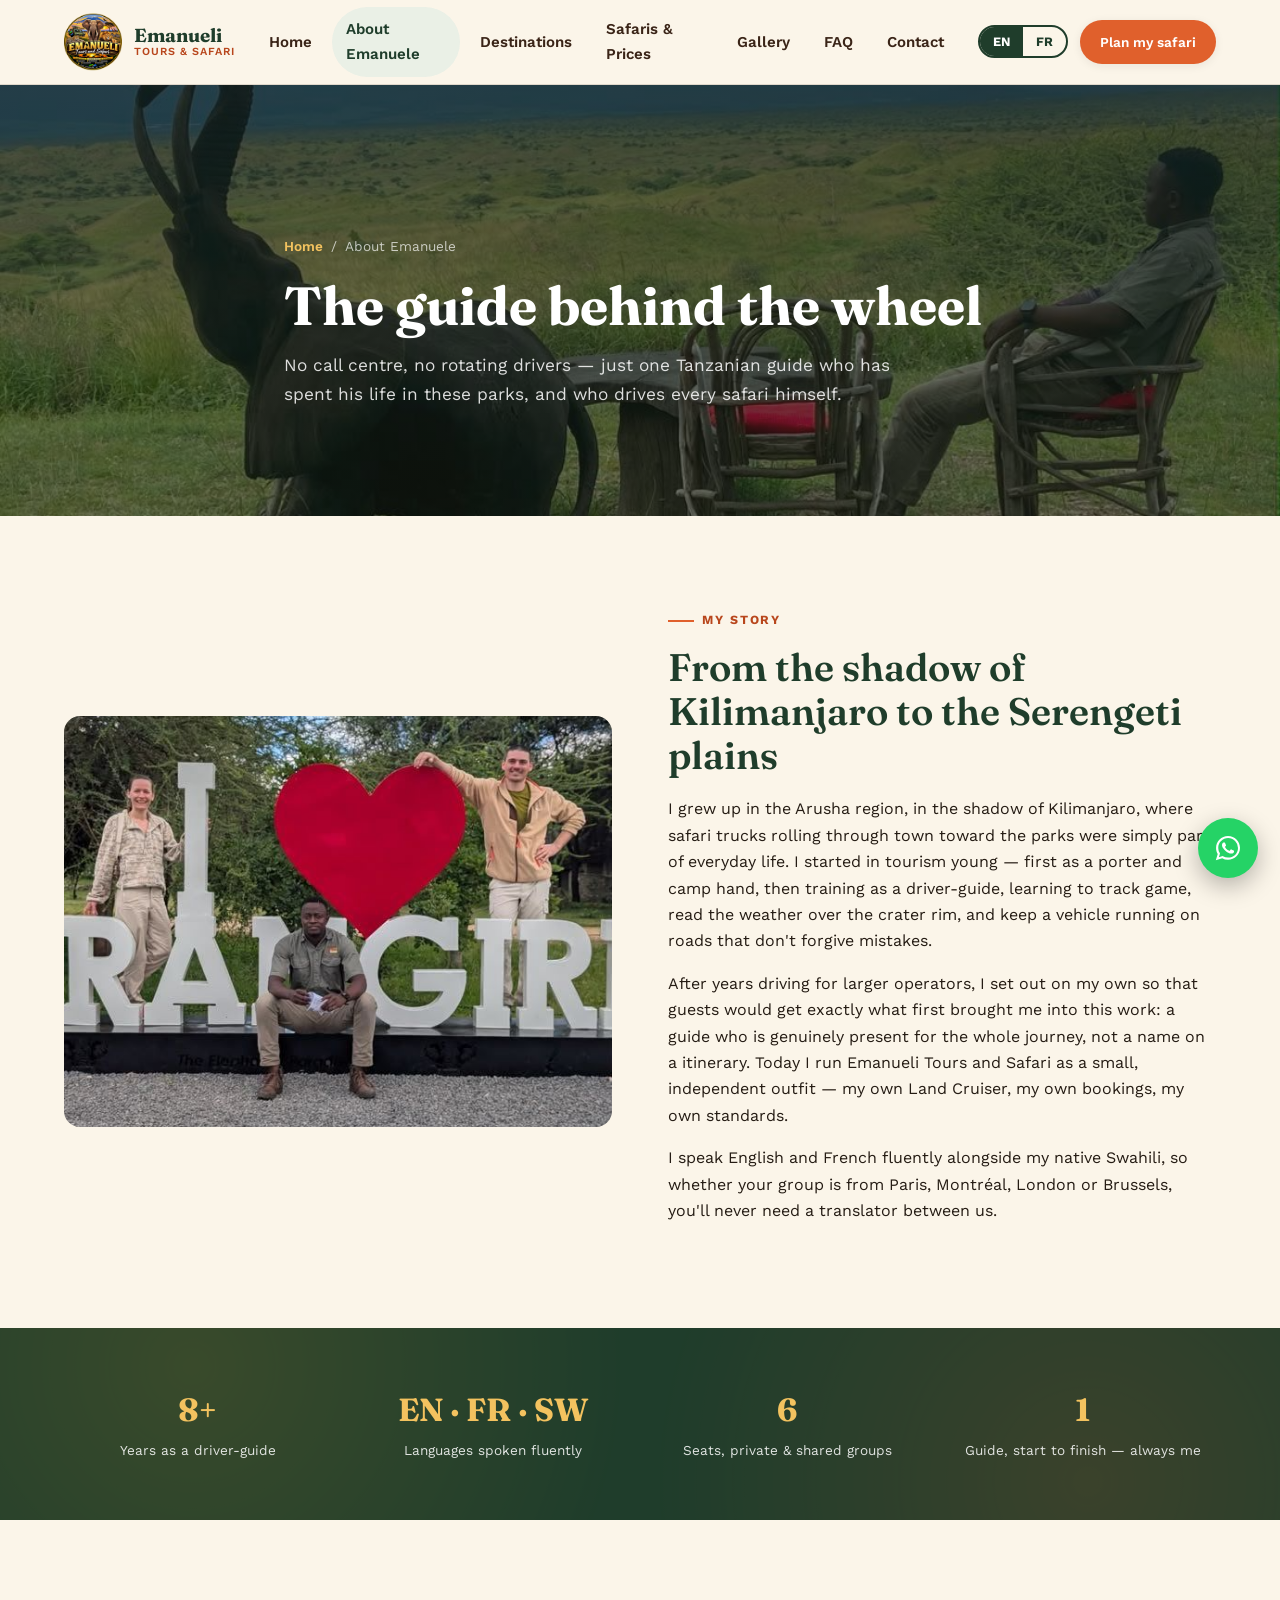
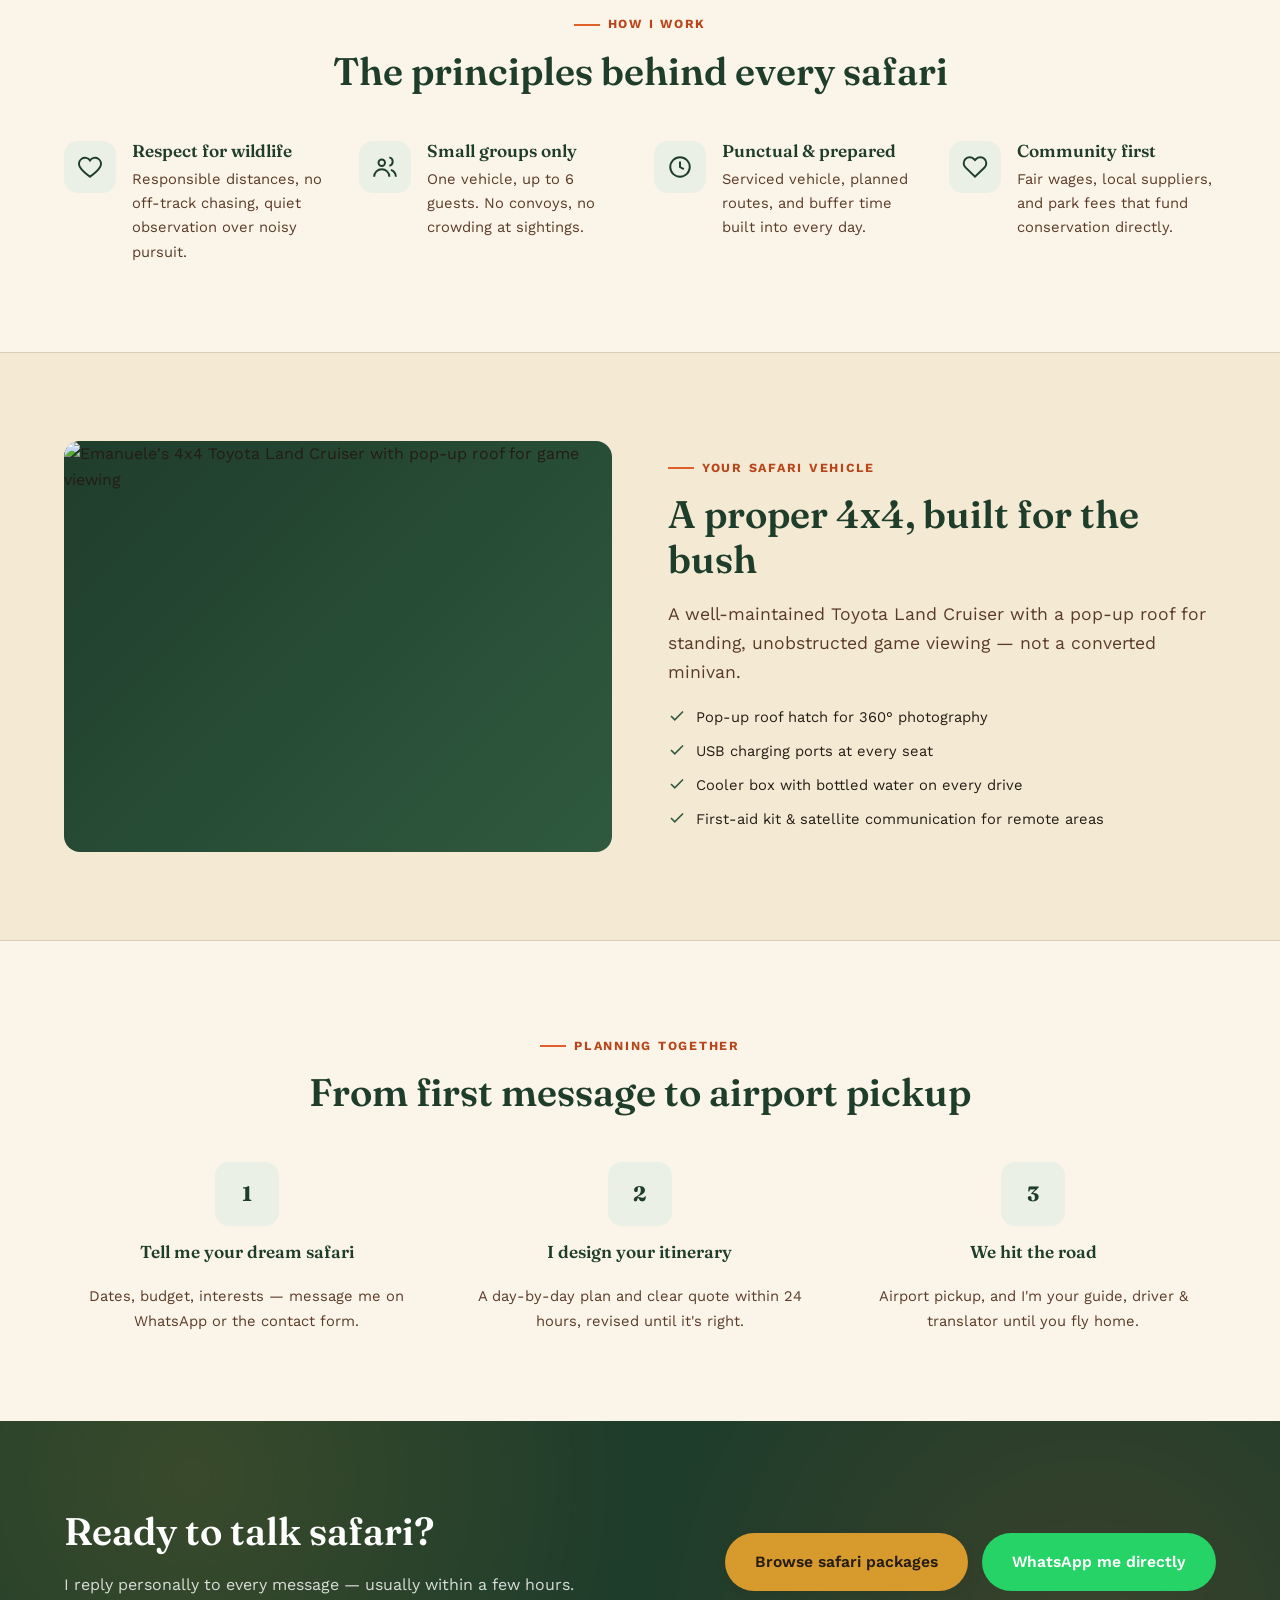
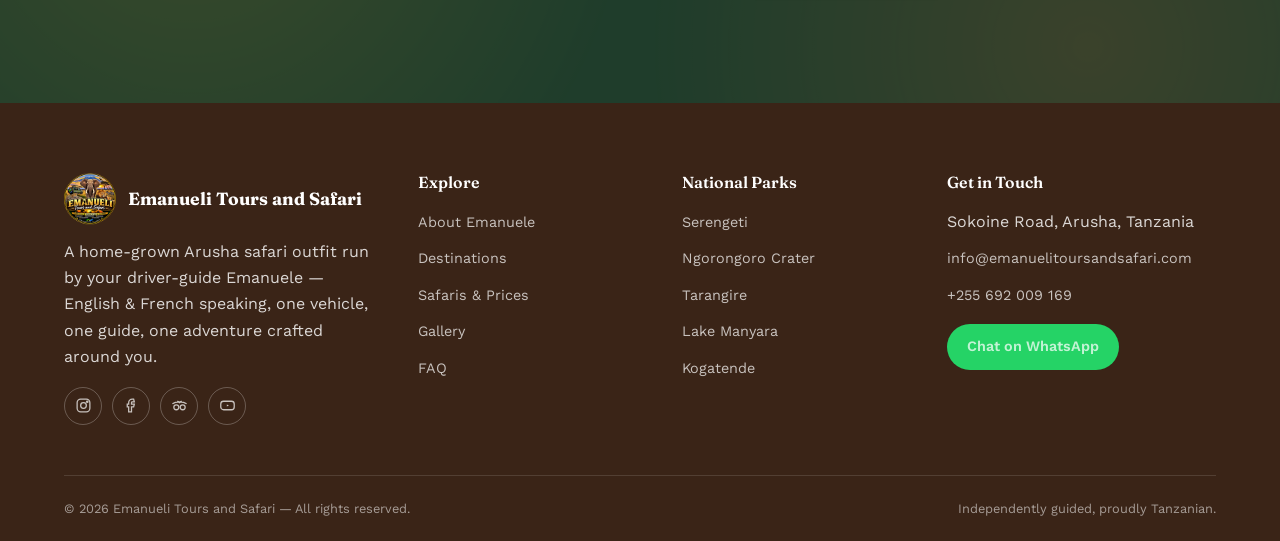
==== about.html @ a0837fa9 "Initial commit: Emanueli Tours and Safari website Bilingual (EN/FR) safari tour website — 8 pages, 7" ====
<!DOCTYPE html>
<html lang="en">
<head>
<meta charset="UTF-8">
<meta name="viewport" content="width=device-width, initial-scale=1.0">
<title>About Emanuele | Emanueli Tours and Safari</title>
<meta name="description" content="Meet Emanuele — a bilingual, licensed driver-guide based in Arusha, Tanzania, driving his own 4x4 Land Cruiser on tailor-made safaris across northern Tanzania.">
<link rel="canonical" href="https://www.emanuelitoursandsafari.com/about.html">
<meta property="og:type" content="website">
<meta property="og:site_name" content="Emanueli Tours and Safari">
<meta property="og:title" content="About Emanuele | Emanueli Tours and Safari">
<meta property="og:description" content="Meet your driver-guide: bilingual, locally raised, and behind the wheel of every safari himself.">
<meta property="og:image" content="assets/og-image.jpg">
<meta name="twitter:card" content="summary_large_image">
<link rel="icon" type="image/png" sizes="32x32" href="assets/favicon-32.png">
<link rel="icon" type="image/png" sizes="192x192" href="assets/favicon-192.png">
<link rel="apple-touch-icon" href="assets/apple-touch-icon.png">
<link rel="preconnect" href="https://fonts.googleapis.com">
<link rel="preconnect" href="https://fonts.gstatic.com" crossorigin>
<link href="https://fonts.googleapis.com/css2?family=Fraunces:opsz,wght@9..144,400;9..144,500;9..144,600;9..144,700&family=Work+Sans:wght@400;500;600;700&display=swap" rel="stylesheet">
<link rel="stylesheet" href="css/style.css">
</head>
<body data-title-en="About Emanuele | Emanueli Tours and Safari" data-title-fr="À propos d'Emanuele | Emanueli Tours and Safari">

<div id="site-header"></div>

<section class="page-hero">
  <div class="page-hero__bg"><div class="photo-slot">
    <img src="assets/images/clients/guide-ngorongoro-viewpoint.jpg" alt="Emanuele overlooking the Ngorongoro highlands">
    <div class="photo-slot__placeholder"><svg viewBox="0 0 24 24" fill="none" stroke="currentColor" stroke-width="1.6"><rect x="3" y="3" width="18" height="18" rx="2"/><circle cx="8.5" cy="8.5" r="1.5"/><path d="M21 15l-5-5L5 21"/></svg><strong>Emanuele portrait</strong></div>
  </div></div>
  <div class="page-hero__scrim"></div>
  <div class="container page-hero__content">
    <div class="breadcrumbs"><a href="index.html" data-i18n="nav.home">Home</a><span>/</span><span data-i18n="nav.about">About Emanuele</span></div>
    <h1 data-i18n="about.hero.title">The guide behind the wheel</h1>
    <p data-i18n="about.hero.lede">No call centre, no rotating drivers — just one Tanzanian guide who has spent his life in these parks, and who drives every safari himself.</p>
  </div>
</section>

<!-- ============ STORY ============ -->
<section>
  <div class="container grid grid-2" style="align-items:center; gap:56px;">
    <div class="reveal" style="order:2;">
      <span class="eyebrow" data-i18n="about.story.eyebrow">My story</span>
      <h2 data-i18n="about.story.title">From the shadow of Kilimanjaro to the Serengeti plains</h2>
      <p data-i18n="about.story.p1">
        I grew up in the Arusha region, in the shadow of Kilimanjaro, where safari trucks rolling
        through town toward the parks were simply part of everyday life. I started in tourism young —
        first as a porter and camp hand, then training as a driver-guide, learning to track game,
        read the weather over the crater rim, and keep a vehicle running on roads that don't forgive
        mistakes.
      </p>
      <p data-i18n="about.story.p2">
        After years driving for larger operators, I set out on my own so that guests would get exactly
        what first brought me into this work: a guide who is genuinely present for the whole journey,
        not a name on a itinerary. Today I run Emanueli Tours and Safari as a small, independent
        outfit — my own Land Cruiser, my own bookings, my own standards.
      </p>
      <p data-i18n="about.story.p3">
        I speak English and French fluently alongside my native Swahili, so whether your group is
        from Paris, Montréal, London or Brussels, you'll never need a translator between us.
      </p>
    </div>
    <div class="reveal" style="order:1;">
      <div class="photo-slot photo-slot--ratio-4-3">
        <img src="assets/images/clients/couple-tarangire-sign.jpg" alt="Emanuele with travelers at the Tarangire National Park entrance">
        <div class="photo-slot__placeholder"><svg viewBox="0 0 24 24" fill="none" stroke="currentColor" stroke-width="1.6"><rect x="3" y="3" width="18" height="18" rx="2"/><circle cx="8.5" cy="8.5" r="1.5"/><path d="M21 15l-5-5L5 21"/></svg><strong>Emanuele with guests</strong></div>
      </div>
    </div>
  </div>
</section>

<!-- ============ CREDENTIALS STRIP ============ -->
<section class="band" style="padding:56px 0;">
  <div class="container">
    <div class="grid grid-4">
      <div class="reveal" style="text-align:center;">
        <b style="font-family:var(--font-display); font-size:2rem; color:var(--color-gold-light); display:block;">8+</b>
        <span data-i18n="about.stats.s1" style="font-size:.85rem; opacity:.85;">Years as a driver-guide</span>
      </div>
      <div class="reveal" style="text-align:center;">
        <b style="font-family:var(--font-display); font-size:2rem; color:var(--color-gold-light); display:block;">EN · FR · SW</b>
        <span data-i18n="about.stats.s2" style="font-size:.85rem; opacity:.85;">Languages spoken fluently</span>
      </div>
      <div class="reveal" style="text-align:center;">
        <b style="font-family:var(--font-display); font-size:2rem; color:var(--color-gold-light); display:block;">6</b>
        <span data-i18n="about.stats.s3" style="font-size:.85rem; opacity:.85;">Seats, private &amp; shared groups</span>
      </div>
      <div class="reveal" style="text-align:center;">
        <b style="font-family:var(--font-display); font-size:2rem; color:var(--color-gold-light); display:block;">1</b>
        <span data-i18n="about.stats.s4" style="font-size:.85rem; opacity:.85;">Guide, start to finish — always me</span>
      </div>
    </div>
  </div>
</section>

<!-- ============ VALUES ============ -->
<section>
  <div class="container">
    <div class="section-head center reveal">
      <span class="eyebrow" data-i18n="about.values.eyebrow">How I work</span>
      <h2 data-i18n="about.values.title">The principles behind every safari</h2>
    </div>
    <div class="grid grid-4">
      <div class="feature reveal">
        <div class="feature__icon"><svg viewBox="0 0 24 24" fill="none" stroke="currentColor" stroke-width="1.8"><path d="M12 21s-7-5.1-9.3-9A5.5 5.5 0 0 1 12 6a5.5 5.5 0 0 1 9.3 6c-2.3 3.9-9.3 9-9.3 9z"/></svg></div>
        <div><h3 data-i18n="about.values.t1">Respect for wildlife</h3><p data-i18n="about.values.d1">Responsible distances, no off-track chasing, quiet observation over noisy pursuit.</p></div>
      </div>
      <div class="feature reveal">
        <div class="feature__icon"><svg viewBox="0 0 24 24" fill="none" stroke="currentColor" stroke-width="1.8"><circle cx="9" cy="8" r="3"/><path d="M2 21c0-3.9 3.1-7 7-7s7 3.1 7 7M16 3.1a4 4 0 0 1 0 7.8M22 21c0-2.9-1.9-5.3-4.5-6.4"/></svg></div>
        <div><h3 data-i18n="about.values.t2">Small groups only</h3><p data-i18n="about.values.d2">One vehicle, up to 6 guests. No convoys, no crowding at sightings.</p></div>
      </div>
      <div class="feature reveal">
        <div class="feature__icon"><svg viewBox="0 0 24 24" fill="none" stroke="currentColor" stroke-width="1.8"><circle cx="12" cy="12" r="9"/><path d="M12 7v5l3.5 2"/></svg></div>
        <div><h3 data-i18n="about.values.t3">Punctual &amp; prepared</h3><p data-i18n="about.values.d3">Serviced vehicle, planned routes, and buffer time built into every day.</p></div>
      </div>
      <div class="feature reveal">
        <div class="feature__icon"><svg viewBox="0 0 24 24" fill="none" stroke="currentColor" stroke-width="1.8"><path d="M20.8 4.6a5.5 5.5 0 0 0-7.8 0L12 5.6l-1-1a5.5 5.5 0 1 0-7.8 7.8L12 21l8.8-8.6a5.5 5.5 0 0 0 0-7.8z"/></svg></div>
        <div><h3 data-i18n="about.values.t4">Community first</h3><p data-i18n="about.values.d4">Fair wages, local suppliers, and park fees that fund conservation directly.</p></div>
      </div>
    </div>
  </div>
</section>

<!-- ============ THE VEHICLE ============ -->
<section class="stripe">
  <div class="container grid grid-2" style="align-items:center; gap:56px;">
    <div class="reveal">
      <div class="photo-slot photo-slot--ratio-4-3">
        <img src="assets/images/vehicle/land-cruiser-pop-up-roof.jpg" alt="Emanuele's 4x4 Toyota Land Cruiser with pop-up roof for game viewing">
        <div class="photo-slot__placeholder"><svg viewBox="0 0 24 24" fill="none" stroke="currentColor" stroke-width="1.6"><path d="M3 13l2-6a2 2 0 0 1 2-1h10a2 2 0 0 1 2 1l2 6M3 13v5a1 1 0 0 0 1 1h1a1 1 0 0 0 1-1v-1h12v1a1 1 0 0 0 1 1h1a1 1 0 0 0 1-1v-5M3 13h18"/></svg><strong>The Land Cruiser</strong><span>assets/images/vehicle/land-cruiser-pop-up-roof.jpg</span></div>
      </div>
    </div>
    <div class="reveal">
      <span class="eyebrow" data-i18n="about.vehicle.eyebrow">Your safari vehicle</span>
      <h2 data-i18n="about.vehicle.title">A proper 4x4, built for the bush</h2>
      <p class="lede" data-i18n="about.vehicle.lede">A well-maintained Toyota Land Cruiser with a pop-up roof for standing, unobstructed game viewing — not a converted minivan.</p>
      <ul class="incl-list yes">
        <li><svg viewBox="0 0 24 24" fill="none" stroke="currentColor" stroke-width="2.2"><path d="M20 6L9 17l-5-5"/></svg><span data-i18n="about.vehicle.f1">Pop-up roof hatch for 360° photography</span></li>
        <li><svg viewBox="0 0 24 24" fill="none" stroke="currentColor" stroke-width="2.2"><path d="M20 6L9 17l-5-5"/></svg><span data-i18n="about.vehicle.f2">USB charging ports at every seat</span></li>
        <li><svg viewBox="0 0 24 24" fill="none" stroke="currentColor" stroke-width="2.2"><path d="M20 6L9 17l-5-5"/></svg><span data-i18n="about.vehicle.f3">Cooler box with bottled water on every drive</span></li>
        <li><svg viewBox="0 0 24 24" fill="none" stroke="currentColor" stroke-width="2.2"><path d="M20 6L9 17l-5-5"/></svg><span data-i18n="about.vehicle.f4">First-aid kit &amp; satellite communication for remote areas</span></li>
      </ul>
    </div>
  </div>
</section>

<!-- ============ HOW WE WORK TOGETHER ============ -->
<section>
  <div class="container">
    <div class="section-head center reveal">
      <span class="eyebrow" data-i18n="about.process.eyebrow">Planning together</span>
      <h2 data-i18n="about.process.title">From first message to airport pickup</h2>
    </div>
    <div class="grid grid-3">
      <div class="feature reveal" style="flex-direction:column; text-align:center; align-items:center;">
        <div class="feature__icon" style="width:64px;height:64px;"><b style="font-family:var(--font-display); font-size:1.3rem;">1</b></div>
        <h3 data-i18n="about.process.t1">Tell me your dream safari</h3>
        <p data-i18n="about.process.d1">Dates, budget, interests — message me on WhatsApp or the contact form.</p>
      </div>
      <div class="feature reveal" style="flex-direction:column; text-align:center; align-items:center;">
        <div class="feature__icon" style="width:64px;height:64px;"><b style="font-family:var(--font-display); font-size:1.3rem;">2</b></div>
        <h3 data-i18n="about.process.t2">I design your itinerary</h3>
        <p data-i18n="about.process.d2">A day-by-day plan and clear quote within 24 hours, revised until it's right.</p>
      </div>
      <div class="feature reveal" style="flex-direction:column; text-align:center; align-items:center;">
        <div class="feature__icon" style="width:64px;height:64px;"><b style="font-family:var(--font-display); font-size:1.3rem;">3</b></div>
        <h3 data-i18n="about.process.t3">We hit the road</h3>
        <p data-i18n="about.process.d3">Airport pickup, and I'm your guide, driver &amp; translator until you fly home.</p>
      </div>
    </div>
  </div>
</section>

<!-- ============ CTA BAND ============ -->
<section class="band">
  <div class="container cta-row">
    <div>
      <h2 data-i18n="about.cta.title">Ready to talk safari?</h2>
      <p data-i18n="about.cta.desc">I reply personally to every message — usually within a few hours.</p>
    </div>
    <div class="cta-row__actions">
      <a href="tours.html" class="btn btn-gold" data-i18n="about.cta.btn1">Browse safari packages</a>
      <a href="#" class="btn btn-whatsapp" data-wa data-i18n="about.cta.btn2">WhatsApp me directly</a>
    </div>
  </div>
</section>

<div id="site-footer"></div>

<script src="js/config.js"></script>
<script src="js/fr-dict.js"></script>
<script src="js/i18n.js"></script>
<script src="js/main.js"></script>
<script src="js/partials.js"></script>
</body>
</html>
---- css/style.css ----
/* ==========================================================================
   Emanueli Tours and Safari — Design System
   Palette drawn from the brand logo: savanna gold, sunset orange, deep
   safari green, warm cream and espresso brown.
   ========================================================================== */

:root{
  --color-gold: #d79a2c;
  --color-gold-light: #f3c25f;
  --color-gold-dark: #a9740f;
  --color-sunset: #e0602c;
  --color-sunset-dark: #b8461c;
  --color-green: #1f3d2b;
  --color-green-light: #2f5a3f;
  --color-green-pale: #eaf0e6;
  --color-brown: #3a2417;
  --color-brown-light: #5a3b28;
  --color-cream: #fbf5e9;
  --color-cream-2: #f4ead4;
  --color-ink: #251c14;
  --color-white: #ffffff;
  --color-line: rgba(58,36,23,.14);

  --font-display: "Fraunces", "Georgia", serif;
  --font-body: "Work Sans", "Segoe UI", sans-serif;

  --radius-sm: 8px;
  --radius-md: 16px;
  --radius-lg: 28px;
  --shadow-sm: 0 2px 10px rgba(37,28,20,.08);
  --shadow-md: 0 12px 32px rgba(37,28,20,.14);
  --shadow-lg: 0 24px 60px rgba(37,28,20,.22);

  --container: 1200px;
  --header-h: 84px;
}

*, *::before, *::after{ box-sizing: border-box; }
html{ scroll-behavior: smooth; scroll-padding-top: 100px; }
body{
  margin:0;
  font-family: var(--font-body);
  color: var(--color-ink);
  background: var(--color-cream);
  line-height: 1.65;
  -webkit-font-smoothing: antialiased;
  overflow-x: hidden;
}
img{ max-width:100%; display:block; }
a{ color: inherit; text-decoration:none; }
ul{ margin:0; padding:0; list-style:none; }
h1,h2,h3,h4{
  font-family: var(--font-display);
  color: var(--color-green);
  line-height: 1.15;
  margin: 0 0 .5em;
  font-weight: 600;
}
h1{ font-size: clamp(2.2rem, 4.2vw, 3.6rem); font-weight:700; }
h2{ font-size: clamp(1.7rem, 3vw, 2.5rem); }
h3{ font-size: clamp(1.2rem, 2vw, 1.5rem); }
p{ margin: 0 0 1em; }
.container{ max-width: var(--container); margin: 0 auto; padding: 0 24px; }
section{ padding: 88px 0; position: relative; }
@media (max-width: 720px){ section{ padding: 56px 0; } }

.eyebrow{
  display:inline-flex; align-items:center; gap:8px;
  font-family: var(--font-body); font-weight:700; letter-spacing:.14em;
  text-transform: uppercase; font-size:.78rem; color: var(--color-sunset-dark);
  margin-bottom: 14px;
}
.eyebrow::before{ content:""; width:26px; height:2px; background: var(--color-sunset); display:inline-block; }
.section-head{ max-width: 720px; margin-bottom: 48px; }
.section-head.center{ margin-left:auto; margin-right:auto; text-align:center; }
.lede{ font-size:1.1rem; color: var(--color-brown-light); }

/* Buttons */
.btn{
  display:inline-flex; align-items:center; justify-content:center; gap:10px;
  padding: 14px 28px; border-radius: 999px; font-weight:600; font-size:.98rem;
  border: 2px solid transparent; cursor:pointer; transition: all .22s ease;
  white-space: nowrap;
}
.btn-primary{ background: var(--color-sunset); color:#fff; box-shadow: var(--shadow-sm); }
.btn-primary:hover{ background: var(--color-sunset-dark); transform: translateY(-2px); box-shadow: var(--shadow-md); }
.btn-gold{ background: var(--color-gold); color: var(--color-ink); box-shadow: var(--shadow-sm); }
.btn-gold:hover{ background: var(--color-gold-dark); color:#fff; transform: translateY(-2px); }
.btn-outline{ border-color: currentColor; color: var(--color-green); background: transparent; }
.btn-outline:hover{ background: var(--color-green); color:#fff; border-color: var(--color-green); }
.btn-outline.on-dark{ color:#fff; }
.btn-outline.on-dark:hover{ background:#fff; color: var(--color-green); }
.btn-whatsapp{ background:#25D366; color:#fff; }
.btn-whatsapp:hover{ background:#1ea952; transform: translateY(-2px); }
.btn-sm{ padding: 9px 18px; font-size:.85rem; }
.btn-block{ width:100%; }

/* ============================= HEADER ============================= */
#site-header{ position: sticky; top:0; z-index: 1000; }
.header{
  background: rgba(251,245,233,.94); backdrop-filter: blur(8px);
  border-bottom: 1px solid var(--color-line);
  transition: box-shadow .2s ease;
}
.header.is-scrolled{ box-shadow: 0 4px 20px rgba(37,28,20,.1); }
.header__bar{
  display:flex; align-items:center; justify-content:space-between;
  height: var(--header-h); gap: 20px;
}
.brand{ display:flex; align-items:center; gap:12px; flex-shrink:0; }
.brand img{ height: 58px; width:58px; object-fit:contain; }
.brand__text{ display:flex; flex-direction:column; line-height:1.1; }
.brand__name{ font-family: var(--font-display); font-weight:700; font-size:1.18rem; color: var(--color-green); }
.brand__tag{ font-size:.68rem; letter-spacing:.09em; text-transform:uppercase; color: var(--color-sunset-dark); font-weight:600; }

.nav{ display:flex; align-items:center; gap: 6px; }
.nav a{
  padding: 10px 14px; font-weight:600; font-size:.94rem; color: var(--color-brown);
  border-radius: 999px; transition: all .18s ease; position:relative;
}
.nav a:hover, .nav a.active{ color: var(--color-green); background: var(--color-green-pale); }

.header__actions{ display:flex; align-items:center; gap:12px; }
.lang-switch{ display:flex; border:2px solid var(--color-green); border-radius:999px; overflow:hidden; }
.lang-switch button{
  border:0; background:transparent; padding:7px 13px; font-weight:700; font-size:.8rem;
  cursor:pointer; color: var(--color-green); font-family: var(--font-body);
}
.lang-switch button.active{ background: var(--color-green); color:#fff; }

.nav-toggle{
  display:none; flex-direction:column; gap:5px; background:none; border:0; cursor:pointer; padding:8px;
}
.nav-toggle span{ width:26px; height:2px; background: var(--color-green); border-radius:2px; transition: all .25s ease; }

@media (max-width: 980px){
  .nav{
    position: fixed; inset: var(--header-h) 0 0 0; background: var(--color-cream);
    flex-direction: column; align-items:stretch; padding: 20px; gap:4px;
    transform: translateX(100%); transition: transform .3s ease; overflow-y:auto;
  }
  .nav.is-open{ transform: translateX(0); }
  .nav a{ padding: 16px 12px; font-size:1.05rem; border-bottom:1px solid var(--color-line); border-radius:0; }
  .nav-toggle{ display:flex; }
  .header__actions .lang-switch{ order:2; }
}
.nav-toggle.is-active span:nth-child(1){ transform: translateY(7px) rotate(45deg); }
.nav-toggle.is-active span:nth-child(2){ opacity:0; }
.nav-toggle.is-active span:nth-child(3){ transform: translateY(-7px) rotate(-45deg); }

/* ============================= HERO ============================= */
.hero{
  position: relative; min-height: 88vh; display:flex; align-items:center;
  color:#fff; overflow:hidden; padding-top: 60px;
}
.hero__bg{ position:absolute; inset:0; z-index:0; }
.hero__bg .photo-slot{ position:absolute; inset:0; width:100%; height:100%; border-radius:0; border:0; }
.hero__scrim{
  position:absolute; inset:0; z-index:1;
  background: linear-gradient(180deg, rgba(31,20,12,.55) 0%, rgba(20,26,17,.55) 45%, rgba(15,15,10,.85) 100%);
}
.hero__content{ position:relative; z-index:2; max-width: 760px; }
.hero .eyebrow{ color: var(--color-gold-light); }
.hero .eyebrow::before{ background: var(--color-gold-light); }
.hero h1{ color:#fff; }
.hero p.lede{ color: rgba(255,255,255,.88); font-size:1.15rem; max-width:600px; }
.hero__cta{ display:flex; flex-wrap:wrap; gap:16px; margin-top:28px; }
.hero__stats{
  position:relative; z-index:2; display:flex; flex-wrap:wrap; gap: 34px;
  margin-top: 56px; padding-top: 28px; border-top: 1px solid rgba(255,255,255,.25);
}
.hero__stat b{ display:block; font-family: var(--font-display); font-size:1.8rem; color: var(--color-gold-light); }
.hero__stat span{ font-size:.82rem; text-transform:uppercase; letter-spacing:.07em; color: rgba(255,255,255,.75); }

/* ============================= PAGE HERO (inner pages) ============================= */
.page-hero{
  position:relative; padding: 150px 0 90px; color:#fff; overflow:hidden;
}
.page-hero__bg{ position:absolute; inset:0; z-index:0; }
.page-hero__bg .photo-slot{ position:absolute; inset:0; border-radius:0; border:0; }
.page-hero__scrim{ position:absolute; inset:0; z-index:1; background: linear-gradient(180deg, rgba(20,26,17,.72), rgba(20,26,17,.55)); }
.page-hero__content{ position:relative; z-index:2; max-width:760px; }
.page-hero h1{ color:#fff; margin-bottom:14px; }
.page-hero p{ color: rgba(255,255,255,.85); font-size:1.08rem; max-width:620px; }
.breadcrumbs{ position:relative; z-index:2; display:flex; gap:8px; font-size:.85rem; margin-bottom:18px; color: rgba(255,255,255,.7); }
.breadcrumbs a{ color: var(--color-gold-light); font-weight:600; }

/* ============================= PHOTO SLOT (placeholder system) ============================= */
.photo-slot{
  position:relative; overflow:hidden; background: linear-gradient(135deg, var(--color-green) 0%, var(--color-green-light) 100%);
  border-radius: var(--radius-md);
}
.photo-slot img{ width:100%; height:100%; object-fit:cover; display:block; }
.photo-slot__placeholder{
  position:absolute; inset:0; display:flex; flex-direction:column; align-items:center; justify-content:center;
  gap:10px; text-align:center; padding: 18px;
  background:
    repeating-linear-gradient(45deg, rgba(255,255,255,.04) 0 12px, transparent 12px 24px),
    linear-gradient(135deg, #23422f 0%, #16281c 100%);
  border: 2px dashed rgba(243,194,95,.45);
  color: rgba(255,255,255,.85);
}
.photo-slot__placeholder svg{ width:34px; height:34px; opacity:.85; color: var(--color-gold-light); }
.photo-slot__placeholder strong{ font-size:.82rem; letter-spacing:.02em; color:#fff; }
.photo-slot__placeholder span{ font-size:.72rem; opacity:.65; font-family: monospace; word-break: break-all; }
.photo-slot img{ opacity:1; }
.photo-slot.is-placeholder img{ display:none; }
.photo-slot:not(.is-placeholder) .photo-slot__placeholder{ display:none; }
.photo-slot--ratio-16-9{ aspect-ratio: 16/9; }
.photo-slot--ratio-4-3{ aspect-ratio: 4/3; }
.photo-slot--ratio-1-1{ aspect-ratio: 1/1; }
.photo-slot--ratio-3-4{ aspect-ratio: 3/4; }

/* video slot */
.video-slot{ position:relative; border-radius: var(--radius-md); overflow:hidden; aspect-ratio:16/9; background: var(--color-green); }
.video-slot video{ width:100%; height:100%; object-fit:cover; }
.video-slot .photo-slot__placeholder strong{ margin-top: 2px; }
.video-slot__play{
  position:absolute; inset:0; display:flex; align-items:center; justify-content:center; z-index:3;
  background: rgba(15,20,13,.28); cursor:pointer; border:0;
}
.video-slot__play span{
  width:78px; height:78px; border-radius:50%; background: rgba(255,255,255,.92); display:flex; align-items:center; justify-content:center;
  box-shadow: var(--shadow-md); transition: transform .2s ease;
}
.video-slot__play:hover span{ transform: scale(1.08); }
.video-slot__play svg{ width:26px; height:26px; color: var(--color-sunset); margin-left:4px; }

/* ============================= CARDS ============================= */
.grid{ display:grid; gap: 28px; }
.grid-2{ grid-template-columns: repeat(2,1fr); }
.grid-3{ grid-template-columns: repeat(3,1fr); }
.grid-4{ grid-template-columns: repeat(4,1fr); }
.grid-5{ grid-template-columns: repeat(5,1fr); }
@media (max-width: 980px){ .grid-3, .grid-4, .grid-5{ grid-template-columns: repeat(2,1fr); } }
@media (max-width: 640px){ .grid-2, .grid-3, .grid-4, .grid-5{ grid-template-columns: 1fr; } }

.card{
  background:#fff; border-radius: var(--radius-md); overflow:hidden; box-shadow: var(--shadow-sm);
  border: 1px solid var(--color-line); transition: transform .25s ease, box-shadow .25s ease;
  display:flex; flex-direction:column;
}
.card:hover{ transform: translateY(-6px); box-shadow: var(--shadow-md); }
.card__body{ padding: 22px 22px 26px; display:flex; flex-direction:column; flex:1; }
.card__tag{
  display:inline-flex; align-self:flex-start; background: var(--color-gold); color: var(--color-ink);
  font-size:.72rem; font-weight:700; text-transform:uppercase; letter-spacing:.05em;
  padding: 5px 12px; border-radius: 999px; margin-bottom: 12px;
}
.card__meta{ display:flex; flex-wrap:wrap; gap: 10px 16px; font-size:.82rem; color: var(--color-brown-light); margin: 10px 0 14px; }
.card__meta span{ display:flex; align-items:center; gap:6px; }
.card__meta svg{ width:15px; height:15px; color: var(--color-sunset); flex-shrink:0; }
.card__price{ margin-top:auto; padding-top:16px; border-top:1px solid var(--color-line); display:flex; align-items:baseline; justify-content:space-between; }
.card__price b{ font-family: var(--font-display); font-size:1.5rem; color: var(--color-green); }
.card__price small{ font-size:.72rem; color: var(--color-brown-light); }

/* Destination card */
.dest-card{ position:relative; border-radius: var(--radius-md); overflow:hidden; box-shadow: var(--shadow-sm); }
.dest-card .photo-slot{ aspect-ratio: 3/4; border-radius:0; }
.dest-card__scrim{ position:absolute; inset:0; background: linear-gradient(180deg, transparent 35%, rgba(15,15,10,.88) 100%); z-index:2; pointer-events:none; }
.dest-card__body{ position:absolute; left:0; right:0; bottom:0; z-index:3; padding: 22px; color:#fff; }
.dest-card__body h3{ color:#fff; margin-bottom:6px; }
.dest-card__body p{ font-size:.86rem; color: rgba(255,255,255,.82); margin-bottom:10px; }
.dest-card__link{ font-size:.82rem; font-weight:700; color: var(--color-gold-light); display:inline-flex; align-items:center; gap:6px; }

/* ============================= WHY / ICON FEATURES ============================= */
.feature{ display:flex; gap:16px; align-items:flex-start; }
.feature__icon{
  width:52px; height:52px; border-radius: 14px; background: var(--color-green-pale); color: var(--color-green);
  display:flex; align-items:center; justify-content:center; flex-shrink:0;
}
.feature__icon svg{ width:26px; height:26px; }
.feature h3{ margin-bottom:6px; font-size:1.08rem; }
.feature p{ font-size:.92rem; color: var(--color-brown-light); margin:0; }

/* ============================= BAND / CTA ============================= */
.band{ background: var(--color-green); color:#fff; position:relative; overflow:hidden; }
.band::before{
  content:""; position:absolute; inset:0; opacity:.14; z-index:0;
  background-image: radial-gradient(circle at 15% 20%, var(--color-gold) 0, transparent 40%), radial-gradient(circle at 85% 80%, var(--color-sunset) 0, transparent 40%);
}
.band .container{ position:relative; z-index:1; }
.band h2{ color:#fff; }
.band p{ color: rgba(255,255,255,.82); }
.cta-row{ display:flex; align-items:center; justify-content:space-between; gap: 30px; flex-wrap:wrap; }
.cta-row__actions{ display:flex; gap:14px; flex-wrap:wrap; }

.stripe{ background: var(--color-cream-2); border-top:1px solid var(--color-line); border-bottom:1px solid var(--color-line); }

/* ============================= TESTIMONIALS ============================= */
.testi-card{ background:#fff; border-radius: var(--radius-md); padding: 26px; box-shadow: var(--shadow-sm); border:1px solid var(--color-line); }
.testi-card__stars{ color: var(--color-gold); font-size:1rem; letter-spacing:2px; margin-bottom:10px; }
.testi-card__quote{ font-style: italic; color: var(--color-brown-light); font-size: .95rem; }
.testi-card__who{ display:flex; align-items:center; gap:12px; margin-top:16px; }
.testi-card__who .photo-slot{ width:46px; height:46px; border-radius:50%; flex-shrink:0; }
.testi-card__who b{ display:block; font-size:.9rem; color: var(--color-green); }
.testi-card__who span{ font-size:.76rem; color: var(--color-brown-light); }

/* ============================= TOUR DETAIL ============================= */
.tour{
  background:#fff; border-radius: var(--radius-lg); border:1px solid var(--color-line); box-shadow: var(--shadow-sm);
  overflow:hidden; margin-bottom: 36px;
}
.tour__top{ display:grid; grid-template-columns: 1.05fr 1fr; }
@media (max-width: 900px){ .tour__top{ grid-template-columns: 1fr; } }
.tour__media{ position:relative; }
.tour__media .photo-slot{ height:100%; min-height: 280px; border-radius:0; }
.tour__level{
  position:absolute; top:18px; left:18px; z-index:2; background: rgba(20,26,17,.78); color: var(--color-gold-light);
  font-size:.72rem; font-weight:700; letter-spacing:.05em; text-transform:uppercase; padding:6px 14px; border-radius:999px;
}
.tour__info{ padding: 30px 32px; }
.tour__info h2{ margin-bottom:8px; }
.tour__meta{ display:flex; flex-wrap:wrap; gap: 12px 22px; margin: 14px 0 18px; font-size:.86rem; color: var(--color-brown-light); }
.tour__meta span{ display:flex; align-items:center; gap:7px; }
.tour__meta svg{ width:16px; height:16px; color: var(--color-sunset); }
.tour__parks{ display:flex; flex-wrap:wrap; gap:8px; margin-bottom:18px; }
.tour__parks span{ background: var(--color-green-pale); color: var(--color-green); font-size:.76rem; font-weight:600; padding:5px 12px; border-radius:999px; }
.tour__actions{ display:flex; gap:12px; flex-wrap:wrap; margin-top:20px; }

.tour__body{ border-top:1px solid var(--color-line); padding: 30px 32px 34px; }
.tour__tabs{ display:flex; gap:6px; flex-wrap:wrap; margin-bottom: 22px; border-bottom:1px solid var(--color-line); }
.tour__tab{
  background:none; border:0; padding: 10px 6px; margin-right:18px; font-weight:700; font-size:.9rem;
  color: var(--color-brown-light); cursor:pointer; position:relative; top:1px; border-bottom: 3px solid transparent;
}
.tour__tab.active{ color: var(--color-green); border-color: var(--color-sunset); }
.tour__panel{ display:none; }
.tour__panel.active{ display:block; }

.itinerary{ display:flex; flex-direction:column; gap:16px; }
.itinerary__day{ display:flex; gap:18px; }
.itinerary__day b.num{
  flex-shrink:0; width:40px; height:40px; border-radius:50%; background: var(--color-green); color:#fff;
  display:flex; align-items:center; justify-content:center; font-family: var(--font-display); font-size:.95rem;
}
.itinerary__day div h4{ margin:0 0 4px; font-size:1rem; color: var(--color-green); }
.itinerary__day div p{ margin:0; font-size:.92rem; color: var(--color-brown-light); }

.incl-grid{ display:grid; grid-template-columns: 1fr 1fr; gap: 30px; }
@media (max-width:700px){ .incl-grid{ grid-template-columns:1fr; } }
.incl-list li{ display:flex; gap:10px; margin-bottom:10px; font-size:.92rem; align-items:flex-start; }
.incl-list svg{ width:18px; height:18px; flex-shrink:0; margin-top:2px; }
.incl-list.yes svg{ color: var(--color-green-light); }
.incl-list.no svg{ color: var(--color-sunset-dark); }

.price-table{ width:100%; border-collapse: collapse; font-size:.92rem; }
.price-table th, .price-table td{ padding: 12px 14px; text-align:left; border-bottom:1px solid var(--color-line); }
.price-table th{ color: var(--color-green); font-family: var(--font-display); font-size:.9rem; }
.price-table td b{ color: var(--color-sunset-dark); font-size:1.05rem; }
.price-note{ font-size:.8rem; color: var(--color-brown-light); margin-top:10px; }

.addon-list{ display:flex; flex-direction:column; gap:10px; }
.addon-list li{ display:flex; justify-content:space-between; gap:14px; padding:12px 16px; background: var(--color-cream-2); border-radius: var(--radius-sm); font-size:.9rem; }
.addon-list li b{ color: var(--color-sunset-dark); white-space:nowrap; }

.filter-bar{ display:flex; flex-wrap:wrap; gap:10px; margin-bottom: 40px; }
.filter-chip{
  border:2px solid var(--color-line); background:#fff; padding: 9px 18px; border-radius:999px; font-weight:600;
  font-size:.86rem; cursor:pointer; color: var(--color-brown); transition: all .18s ease;
}
.filter-chip.active, .filter-chip:hover{ border-color: var(--color-green); background: var(--color-green); color:#fff; }

/* ============================= GALLERY ============================= */
.gal-tabs{ display:flex; flex-wrap:wrap; gap:10px; margin-bottom: 36px; }
.gallery-grid{ display:grid; grid-template-columns: repeat(4, 1fr); gap: 16px; }
.gallery-grid .photo-slot{ aspect-ratio: 1/1; cursor:pointer; }
.gallery-grid .photo-slot:nth-child(6n+1){ grid-row: span 2; aspect-ratio: 1/2.05; }
@media (max-width: 980px){ .gallery-grid{ grid-template-columns: repeat(3,1fr); } }
@media (max-width: 640px){ .gallery-grid{ grid-template-columns: repeat(2,1fr); } .gallery-grid .photo-slot:nth-child(6n+1){ grid-row:span 1; aspect-ratio:1/1; } }

/* ============================= FAQ ACCORDION ============================= */
.accordion-item{ border-bottom:1px solid var(--color-line); }
.accordion-item:first-child{ border-top:1px solid var(--color-line); }
.accordion-q{
  width:100%; text-align:left; background:none; border:0; padding: 22px 4px; display:flex; align-items:center;
  justify-content:space-between; gap:18px; cursor:pointer; font-family: var(--font-display); font-weight:600;
  font-size:1.02rem; color: var(--color-green);
}
.accordion-q svg{ width:20px; height:20px; flex-shrink:0; transition: transform .25s ease; color: var(--color-sunset); }
.accordion-item.is-open .accordion-q svg{ transform: rotate(45deg); }
.accordion-a{ max-height:0; overflow:hidden; transition: max-height .3s ease; }
.accordion-a__inner{ padding: 0 4px 22px; color: var(--color-brown-light); font-size:.95rem; }
.faq-cat{ margin-bottom:14px; }

/* ============================= FORMS ============================= */
.form-grid{ display:grid; grid-template-columns: 1fr 1fr; gap: 18px; }
@media (max-width:640px){ .form-grid{ grid-template-columns:1fr; } }
.field{ display:flex; flex-direction:column; gap:7px; }
.field.full{ grid-column: 1/-1; }
.field label{ font-size:.84rem; font-weight:700; color: var(--color-green); }
.field input, .field select, .field textarea{
  border: 2px solid var(--color-line); border-radius: var(--radius-sm); padding: 12px 14px; font-family: var(--font-body);
  font-size:.95rem; background:#fff; color: var(--color-ink); transition: border-color .18s ease;
}
.field input:focus, .field select:focus, .field textarea:focus{ outline:none; border-color: var(--color-gold); }
.field textarea{ resize: vertical; min-height:120px; }
.form-note{ font-size:.8rem; color: var(--color-brown-light); margin-top:14px; }
#formStatus{ display:none; font-weight:700; color: var(--color-green-light); }
#formStatus.is-visible{ display:block; }

/* ============================= CONTACT INFO CARDS ============================= */
.info-card{ display:flex; gap:16px; align-items:flex-start; padding: 20px; background:#fff; border-radius: var(--radius-md); border:1px solid var(--color-line); }

/* ============================= FOOTER ============================= */
.footer{ background: var(--color-brown); color: rgba(255,255,255,.82); padding-top: 70px; }
.footer h4{ color:#fff; font-size:1rem; margin-bottom:18px; }
.footer a{ color: rgba(255,255,255,.72); font-size:.9rem; }
.footer a:hover{ color: var(--color-gold-light); }
.footer__grid{ display:grid; grid-template-columns: 1.4fr 1fr 1fr 1.2fr; gap: 40px; padding-bottom: 50px; border-bottom: 1px solid rgba(255,255,255,.12); }
@media (max-width: 900px){ .footer__grid{ grid-template-columns: 1fr 1fr; } }
@media (max-width: 560px){ .footer__grid{ grid-template-columns: 1fr; } }
.footer__brand{ display:flex; gap:12px; align-items:center; margin-bottom:14px; }
.footer__brand img{ height:52px; width:52px; object-fit:contain; }
.footer__brand b{ font-family: var(--font-display); color:#fff; font-size:1.1rem; }
.footer li{ margin-bottom:10px; }
.footer__social{ display:flex; gap:10px; margin-top:16px; }
.footer__social a{
  width:38px; height:38px; border-radius:50%; border:1px solid rgba(255,255,255,.25); display:flex;
  align-items:center; justify-content:center; transition: all .2s ease;
}
.footer__social a:hover{ background: var(--color-gold); border-color: var(--color-gold); color: var(--color-ink); }
.footer__social svg{ width:17px; height:17px; }
.footer__bottom{ display:flex; justify-content:space-between; align-items:center; padding: 22px 0; font-size:.8rem; flex-wrap:wrap; gap:10px; color: rgba(255,255,255,.55); }
.footer__bottom a{ color: rgba(255,255,255,.55); }

/* ============================= WHATSAPP FLOAT ============================= */
.wa-float{
  position: fixed; right: 22px; bottom: 22px; z-index: 1200; width:60px; height:60px; border-radius:50%;
  background:#25D366; display:flex; align-items:center; justify-content:center; box-shadow: 0 8px 24px rgba(0,0,0,.28);
  animation: wa-pulse 2.4s infinite;
}
.wa-float svg{ width:30px; height:30px; color:#fff; }
.wa-float__tip{
  position:absolute; right:70px; bottom:14px; background:#fff; color: var(--color-ink); padding:8px 14px;
  border-radius: 8px; font-size:.82rem; font-weight:600; white-space:nowrap; box-shadow: var(--shadow-sm);
  opacity:0; transform: translateX(8px); transition: all .2s ease; pointer-events:none;
}
.wa-float:hover .wa-float__tip{ opacity:1; transform: translateX(0); }
@keyframes wa-pulse{
  0%{ box-shadow: 0 8px 24px rgba(0,0,0,.28), 0 0 0 0 rgba(37,211,102,.55); }
  70%{ box-shadow: 0 8px 24px rgba(0,0,0,.28), 0 0 0 16px rgba(37,211,102,0); }
  100%{ box-shadow: 0 8px 24px rgba(0,0,0,.28), 0 0 0 0 rgba(37,211,102,0); }
}
@media (max-width:640px){ .wa-float{ width:54px; height:54px; right:16px; bottom:16px; } .wa-float svg{ width:26px; height:26px; } .wa-float__tip{ display:none; } }

/* ============================= BACK TO TOP ============================= */
.to-top{
  position: fixed; right: 22px; bottom: 92px; z-index: 1100; width:44px; height:44px; border-radius:50%;
  background: var(--color-green); color:#fff; display:flex; align-items:center; justify-content:center;
  border:0; cursor:pointer; box-shadow: var(--shadow-sm); opacity:0; pointer-events:none; transform: translateY(10px);
  transition: all .25s ease;
}
.to-top.is-visible{ opacity:1; pointer-events:auto; transform: translateY(0); }
.to-top svg{ width:18px; height:18px; }
@media (max-width:640px){ .to-top{ right:16px; bottom: 82px; width:40px; height:40px; } }

/* ============================= UTILITIES ============================= */
.text-center{ text-align:center; }
.mt-0{ margin-top:0; } .mb-0{ margin-bottom:0; }
.reveal{ opacity:0; transform: translateY(24px); transition: opacity .7s ease, transform .7s ease; }
.reveal.is-visible{ opacity:1; transform: translateY(0); }
.divider-line{ height:1px; background: var(--color-line); border:0; margin: 60px 0; }
.badge-row{ display:flex; flex-wrap:wrap; gap:14px; align-items:center; }
.lang-hidden{ display:none !important; }
[data-i18n], [data-i18n-html]{ transition: opacity .15s ease; }

.map-slot{
  border-radius: var(--radius-md); overflow:hidden; aspect-ratio: 16/8; position:relative;
  background: var(--color-green-pale);
}
.map-slot iframe{ width:100%; height:100%; border:0; }
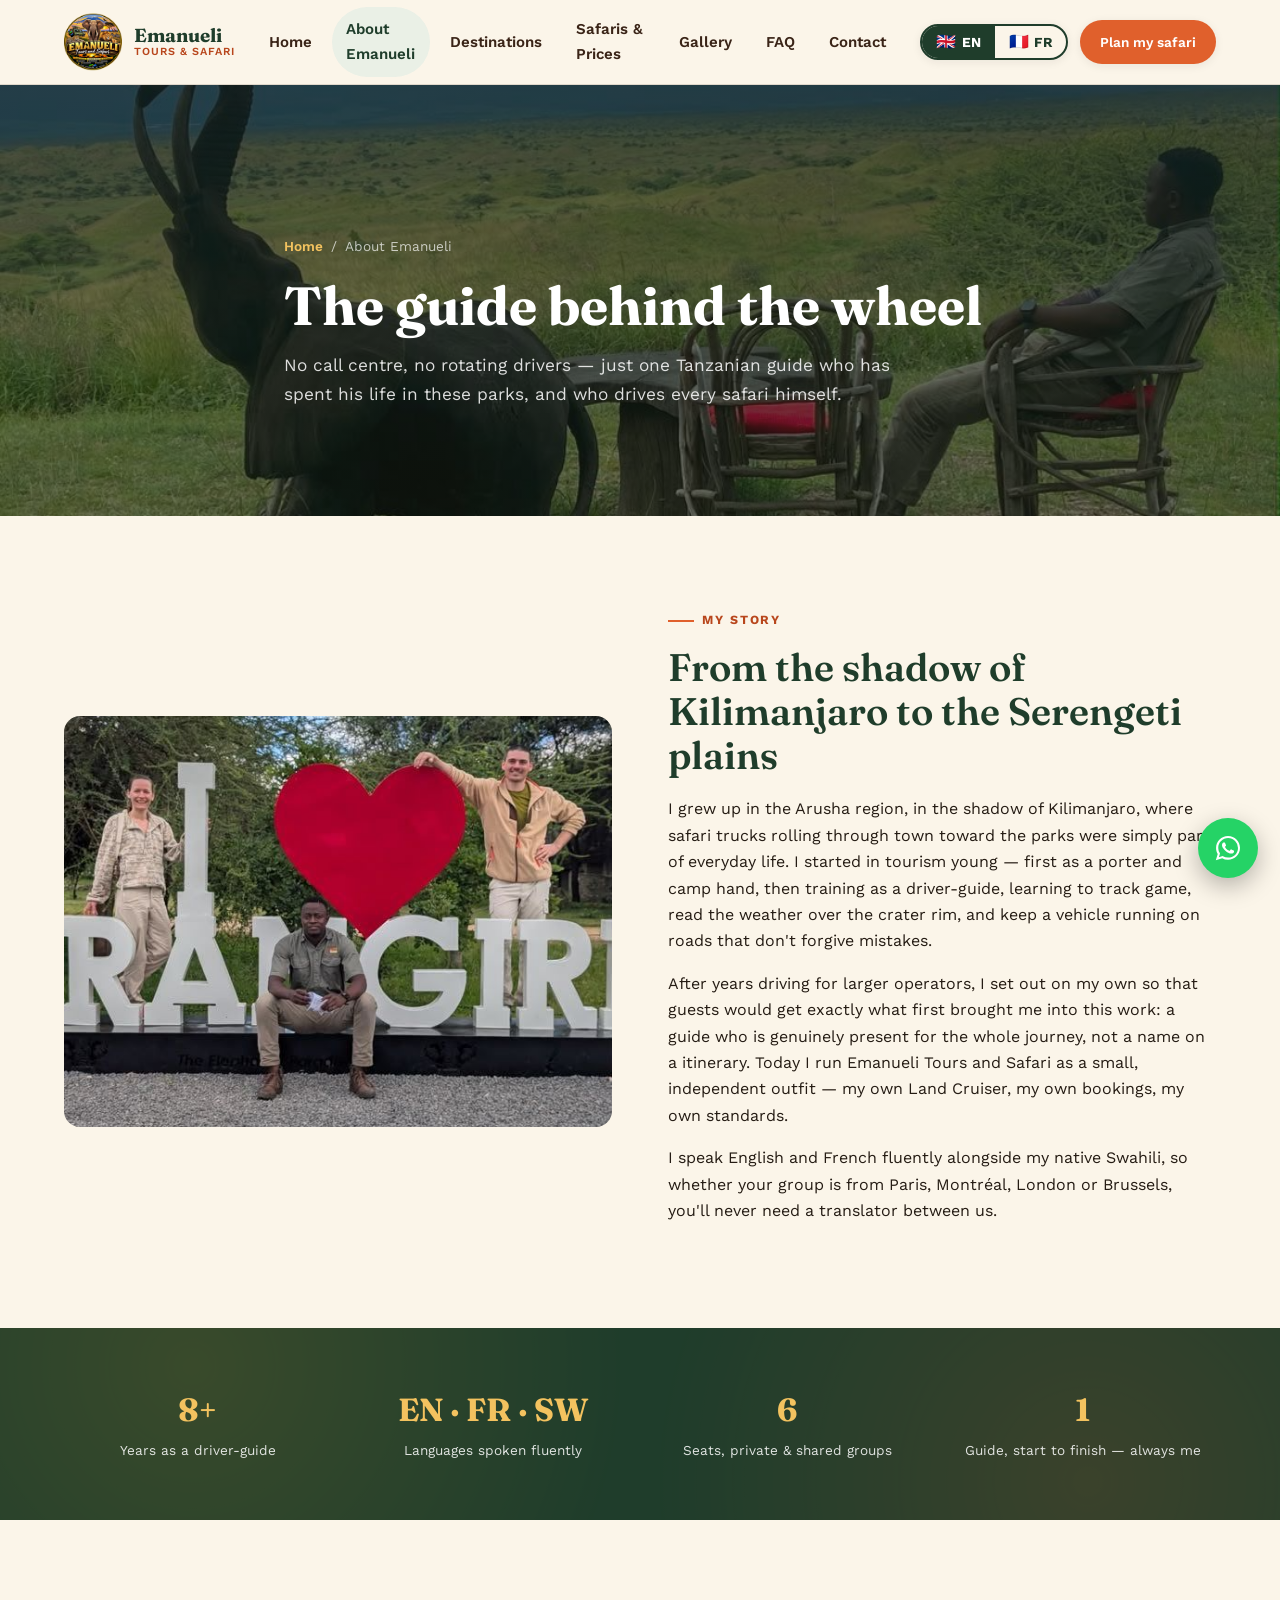
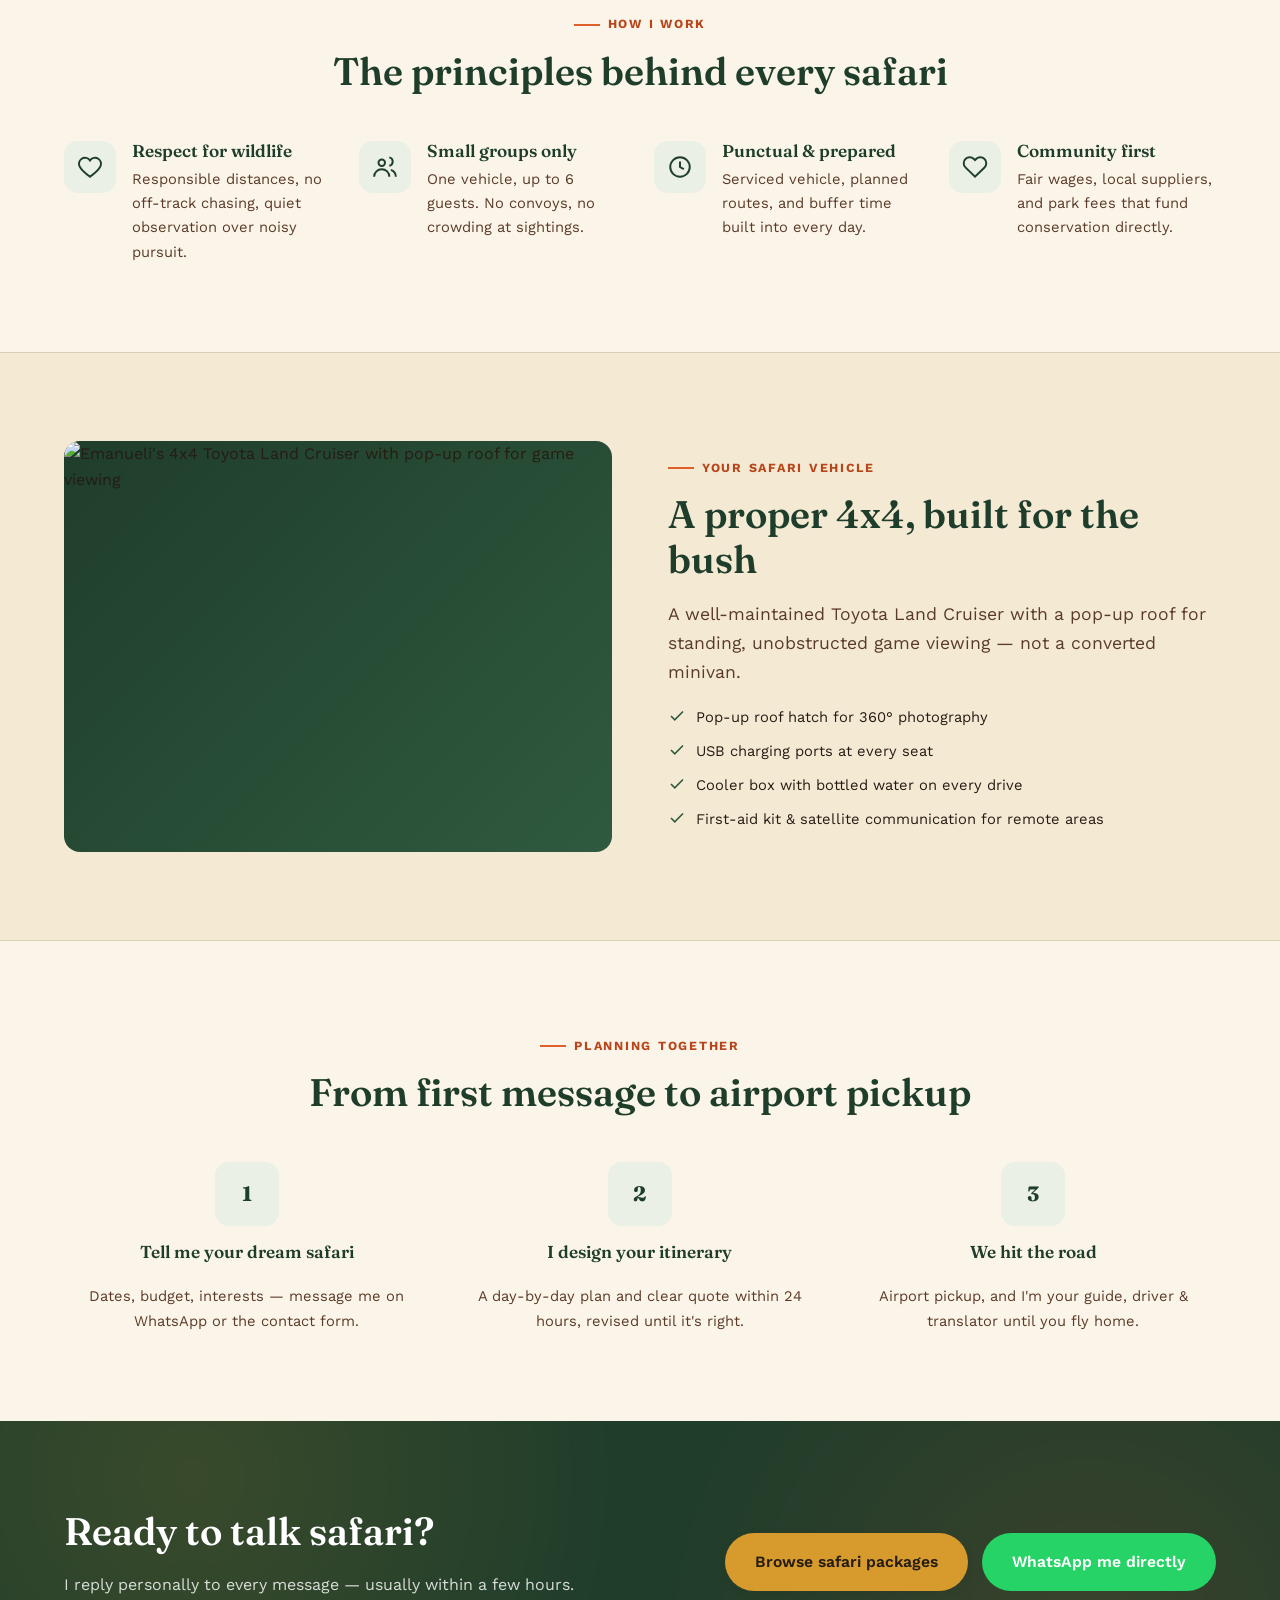
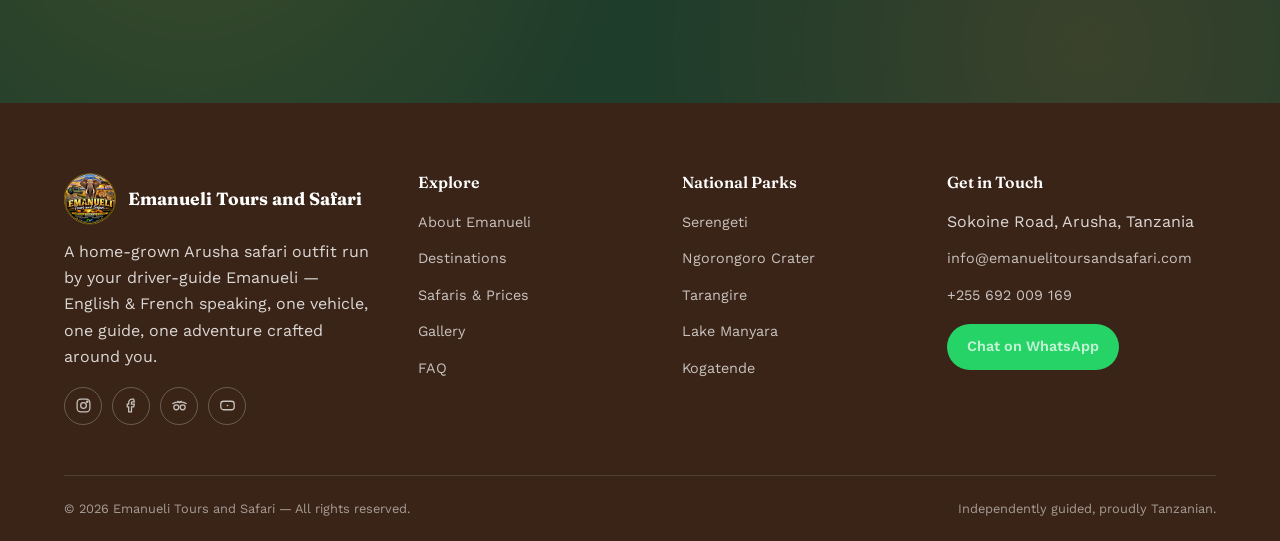
==== commit 6380c6cb: "Fix guide name, mobile header overflow, and polish French copy - Rename Emanuele -> Emanueli through" ====
--- a/about.html
+++ b/about.html
@@ -3,12 +3,12 @@
 <head>
 <meta charset="UTF-8">
 <meta name="viewport" content="width=device-width, initial-scale=1.0">
-<title>About Emanuele | Emanueli Tours and Safari</title>
-<meta name="description" content="Meet Emanuele — a bilingual, licensed driver-guide based in Arusha, Tanzania, driving his own 4x4 Land Cruiser on tailor-made safaris across northern Tanzania.">
+<title>About Emanueli | Emanueli Tours and Safari</title>
+<meta name="description" content="Meet Emanueli — a bilingual, licensed driver-guide based in Arusha, Tanzania, driving his own 4x4 Land Cruiser on tailor-made safaris across northern Tanzania.">
 <link rel="canonical" href="https://www.emanuelitoursandsafari.com/about.html">
 <meta property="og:type" content="website">
 <meta property="og:site_name" content="Emanueli Tours and Safari">
-<meta property="og:title" content="About Emanuele | Emanueli Tours and Safari">
+<meta property="og:title" content="About Emanueli | Emanueli Tours and Safari">
 <meta property="og:description" content="Meet your driver-guide: bilingual, locally raised, and behind the wheel of every safari himself.">
 <meta property="og:image" content="assets/og-image.jpg">
 <meta name="twitter:card" content="summary_large_image">
@@ -20,18 +20,18 @@
 <link href="https://fonts.googleapis.com/css2?family=Fraunces:opsz,wght@9..144,400;9..144,500;9..144,600;9..144,700&family=Work+Sans:wght@400;500;600;700&display=swap" rel="stylesheet">
 <link rel="stylesheet" href="css/style.css">
 </head>
-<body data-title-en="About Emanuele | Emanueli Tours and Safari" data-title-fr="À propos d'Emanuele | Emanueli Tours and Safari">
+<body data-title-en="About Emanueli | Emanueli Tours and Safari" data-title-fr="À propos d'Emanueli | Emanueli Tours and Safari">
 
 <div id="site-header"></div>
 
 <section class="page-hero">
   <div class="page-hero__bg"><div class="photo-slot">
-    <img src="assets/images/clients/guide-ngorongoro-viewpoint.jpg" alt="Emanuele overlooking the Ngorongoro highlands">
-    <div class="photo-slot__placeholder"><svg viewBox="0 0 24 24" fill="none" stroke="currentColor" stroke-width="1.6"><rect x="3" y="3" width="18" height="18" rx="2"/><circle cx="8.5" cy="8.5" r="1.5"/><path d="M21 15l-5-5L5 21"/></svg><strong>Emanuele portrait</strong></div>
+    <img src="assets/images/clients/guide-ngorongoro-viewpoint.jpg" alt="Emanueli overlooking the Ngorongoro highlands">
+    <div class="photo-slot__placeholder"><svg viewBox="0 0 24 24" fill="none" stroke="currentColor" stroke-width="1.6"><rect x="3" y="3" width="18" height="18" rx="2"/><circle cx="8.5" cy="8.5" r="1.5"/><path d="M21 15l-5-5L5 21"/></svg><strong>Emanueli portrait</strong></div>
   </div></div>
   <div class="page-hero__scrim"></div>
   <div class="container page-hero__content">
-    <div class="breadcrumbs"><a href="index.html" data-i18n="nav.home">Home</a><span>/</span><span data-i18n="nav.about">About Emanuele</span></div>
+    <div class="breadcrumbs"><a href="index.html" data-i18n="nav.home">Home</a><span>/</span><span data-i18n="nav.about">About Emanueli</span></div>
     <h1 data-i18n="about.hero.title">The guide behind the wheel</h1>
     <p data-i18n="about.hero.lede">No call centre, no rotating drivers — just one Tanzanian guide who has spent his life in these parks, and who drives every safari himself.</p>
   </div>
@@ -63,8 +63,8 @@
     </div>
     <div class="reveal" style="order:1;">
       <div class="photo-slot photo-slot--ratio-4-3">
-        <img src="assets/images/clients/couple-tarangire-sign.jpg" alt="Emanuele with travelers at the Tarangire National Park entrance">
-        <div class="photo-slot__placeholder"><svg viewBox="0 0 24 24" fill="none" stroke="currentColor" stroke-width="1.6"><rect x="3" y="3" width="18" height="18" rx="2"/><circle cx="8.5" cy="8.5" r="1.5"/><path d="M21 15l-5-5L5 21"/></svg><strong>Emanuele with guests</strong></div>
+        <img src="assets/images/clients/couple-tarangire-sign.jpg" alt="Emanueli with travelers at the Tarangire National Park entrance">
+        <div class="photo-slot__placeholder"><svg viewBox="0 0 24 24" fill="none" stroke="currentColor" stroke-width="1.6"><rect x="3" y="3" width="18" height="18" rx="2"/><circle cx="8.5" cy="8.5" r="1.5"/><path d="M21 15l-5-5L5 21"/></svg><strong>Emanueli with guests</strong></div>
       </div>
     </div>
   </div>
@@ -127,7 +127,7 @@
   <div class="container grid grid-2" style="align-items:center; gap:56px;">
     <div class="reveal">
       <div class="photo-slot photo-slot--ratio-4-3">
-        <img src="assets/images/vehicle/land-cruiser-pop-up-roof.jpg" alt="Emanuele's 4x4 Toyota Land Cruiser with pop-up roof for game viewing">
+        <img src="assets/images/vehicle/land-cruiser-pop-up-roof.jpg" alt="Emanueli's 4x4 Toyota Land Cruiser with pop-up roof for game viewing">
         <div class="photo-slot__placeholder"><svg viewBox="0 0 24 24" fill="none" stroke="currentColor" stroke-width="1.6"><path d="M3 13l2-6a2 2 0 0 1 2-1h10a2 2 0 0 1 2 1l2 6M3 13v5a1 1 0 0 0 1 1h1a1 1 0 0 0 1-1v-1h12v1a1 1 0 0 0 1 1h1a1 1 0 0 0 1-1v-5M3 13h18"/></svg><strong>The Land Cruiser</strong><span>assets/images/vehicle/land-cruiser-pop-up-roof.jpg</span></div>
       </div>
     </div>
--- a/css/style.css
+++ b/css/style.css
@@ -36,7 +36,7 @@
 }
 
 *, *::before, *::after{ box-sizing: border-box; }
-html{ scroll-behavior: smooth; scroll-padding-top: 100px; }
+html{ scroll-behavior: smooth; scroll-padding-top: 100px; overflow-x: hidden; width: 100%; }
 body{
   margin:0;
   font-family: var(--font-body);
@@ -119,14 +119,22 @@
   border-radius: 999px; transition: all .18s ease; position:relative;
 }
 .nav a:hover, .nav a.active{ color: var(--color-green); background: var(--color-green-pale); }
+.nav__cta{ display:none; }
 
 .header__actions{ display:flex; align-items:center; gap:12px; }
-.lang-switch{ display:flex; border:2px solid var(--color-green); border-radius:999px; overflow:hidden; }
+.lang-switch{
+  display:flex; border:2px solid var(--color-green); border-radius:999px; overflow:hidden;
+  box-shadow: var(--shadow-sm); flex-shrink:0;
+}
 .lang-switch button{
-  border:0; background:transparent; padding:7px 13px; font-weight:700; font-size:.8rem;
-  cursor:pointer; color: var(--color-green); font-family: var(--font-body);
-}
+  display:flex; align-items:center; gap:5px; border:0; background:transparent; padding:8px 14px;
+  font-weight:700; font-size:.86rem; letter-spacing:.02em;
+  cursor:pointer; color: var(--color-green); font-family: var(--font-body); transition: background .15s ease;
+}
+.lang-switch button:hover{ background: var(--color-green-pale); }
 .lang-switch button.active{ background: var(--color-green); color:#fff; }
+.lang-switch button.active:hover{ background: var(--color-green); }
+.lang-switch__flag{ font-size:1rem; line-height:1; }
 
 .nav-toggle{
   display:none; flex-direction:column; gap:5px; background:none; border:0; cursor:pointer; padding:8px;
@@ -141,8 +149,20 @@
   }
   .nav.is-open{ transform: translateX(0); }
   .nav a{ padding: 16px 12px; font-size:1.05rem; border-bottom:1px solid var(--color-line); border-radius:0; }
-  .nav-toggle{ display:flex; }
+  .nav-toggle{ display:flex; flex-shrink:0; }
+  .header__actions{ gap:8px; }
   .header__actions .lang-switch{ order:2; }
+  .header__actions .btn-primary{ display:none; }
+  .nav__cta{ display:inline-flex; margin:6px 12px 16px; justify-content:center; }
+}
+@media (max-width: 560px){
+  .container{ padding: 0 16px; }
+  .header__bar{ gap:8px; }
+  .brand{ gap:8px; }
+  .brand img{ height:42px; width:42px; }
+  .brand__name{ font-size:1rem; }
+  .brand__tag{ font-size:.58rem; letter-spacing:.06em; }
+  .lang-switch button{ padding:6px 10px; font-size:.76rem; }
 }
 .nav-toggle.is-active span:nth-child(1){ transform: translateY(7px) rotate(45deg); }
 .nav-toggle.is-active span:nth-child(2){ opacity:0; }
@@ -326,7 +346,7 @@
 }
 .tour__tab.active{ color: var(--color-green); border-color: var(--color-sunset); }
 .tour__panel{ display:none; }
-.tour__panel.active{ display:block; }
+.tour__panel.active{ display:block; overflow-x:auto; -webkit-overflow-scrolling:touch; }
 
 .itinerary{ display:flex; flex-direction:column; gap:16px; }
 .itinerary__day{ display:flex; gap:18px; }
